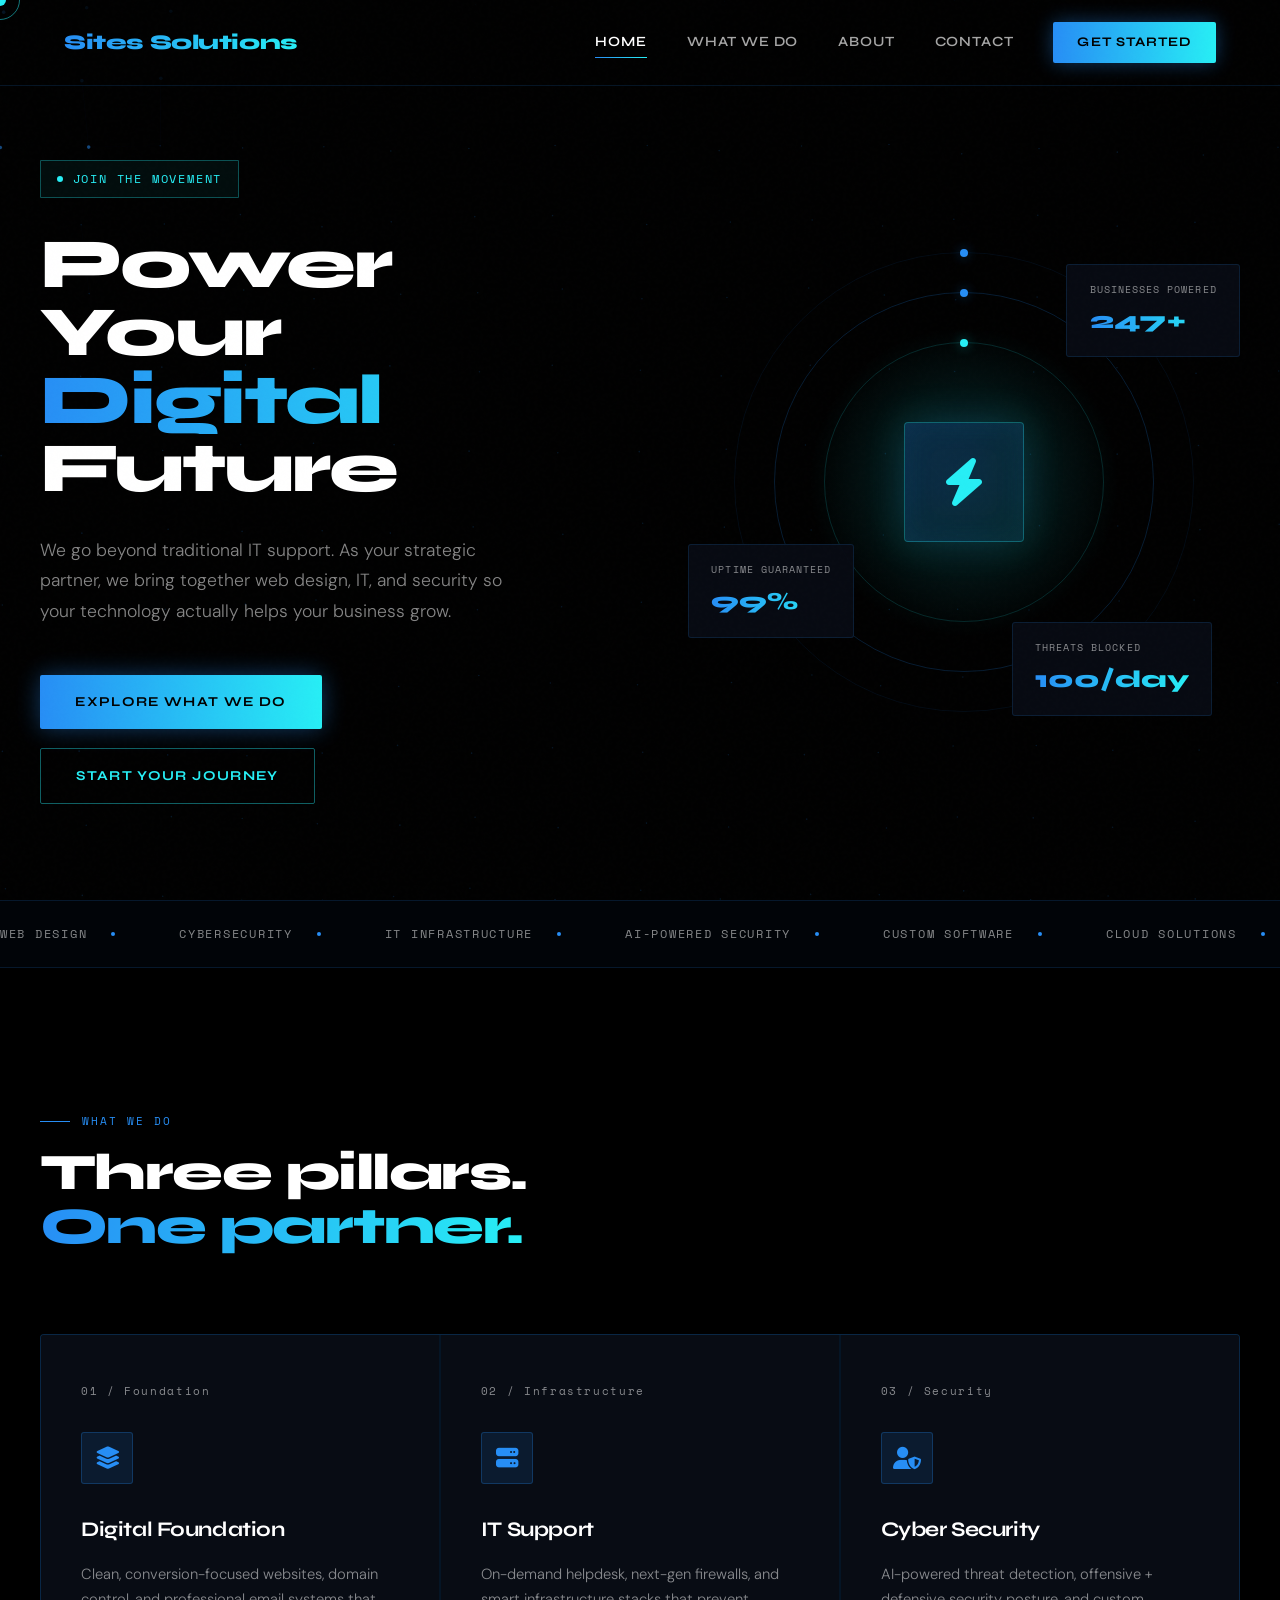
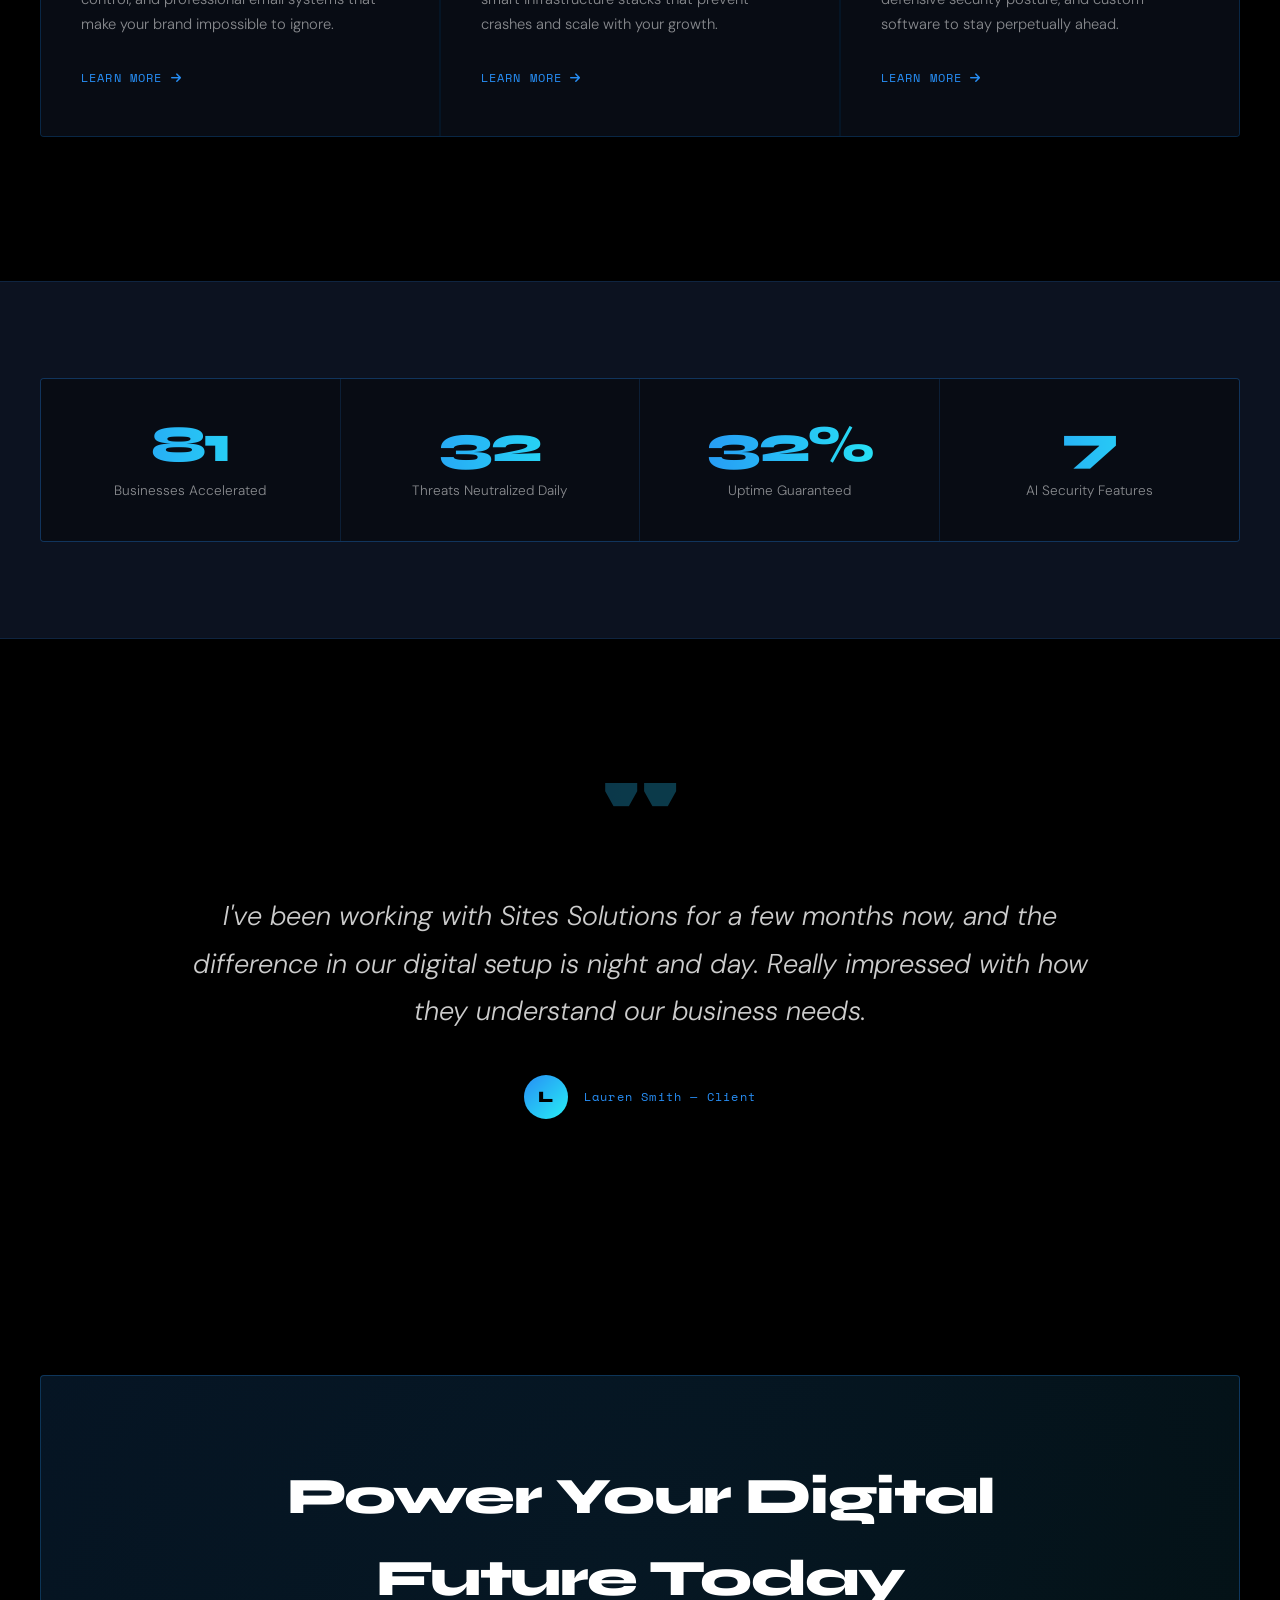
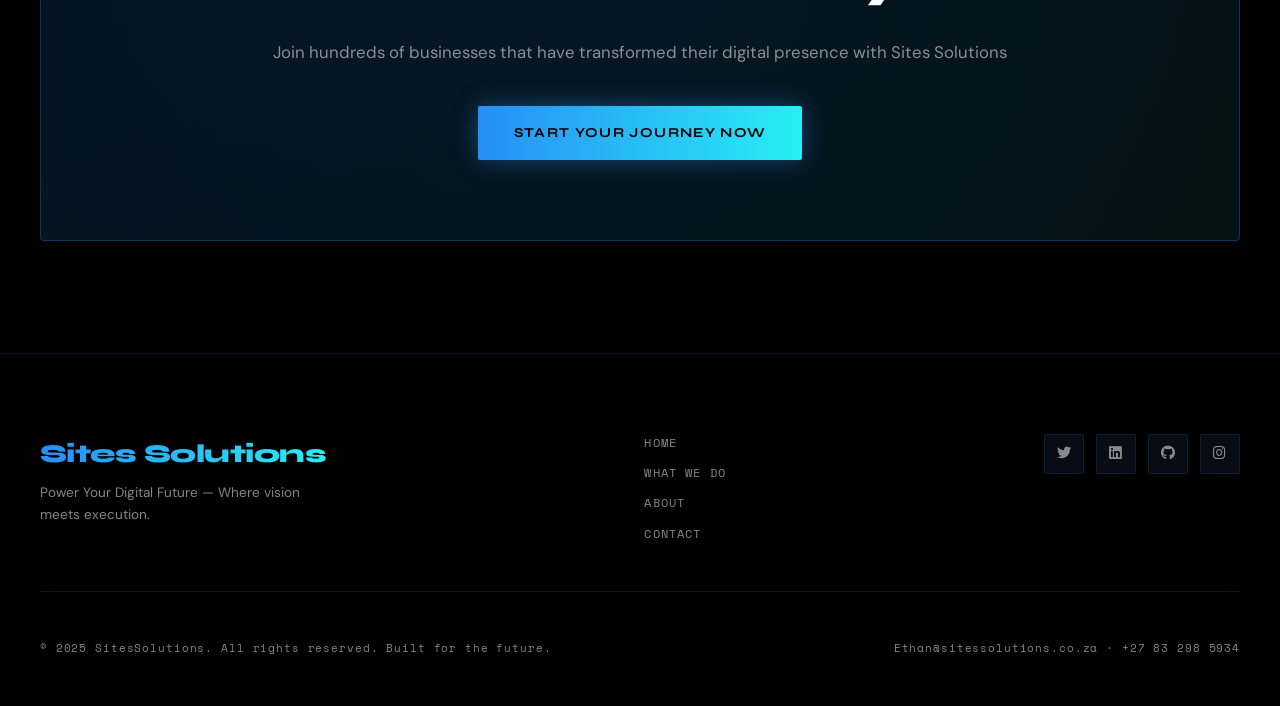
==== index.html @ 39304b58 "Add files via upload" ====
<!DOCTYPE html>
<html lang="en">
<head>
    <meta charset="UTF-8">
    <meta name="viewport" content="width=device-width, initial-scale=1.0">
    <title>Sites Solutions | Power Your Digital Future</title>
    <link rel="stylesheet" href="https://cdnjs.cloudflare.com/ajax/libs/font-awesome/6.4.0/css/all.min.css">
    <link href="https://fonts.googleapis.com/css2?family=Syne:wght@400;500;600;700;800&family=Space+Mono:wght@400;700&family=DM+Sans:ital,wght@0,300;0,400;0,500;1,300&display=swap" rel="stylesheet">
    <link rel="stylesheet" href="shared.css">
    <style>
        /* ═══ HERO */
        .hero {
            min-height: 100vh;
            display: flex;
            align-items: center;
            padding: 10rem 0 6rem;
            overflow: hidden;
        }
        .hero-inner {
            display: grid;
            grid-template-columns: 1fr 1fr;
            gap: 6rem;
            align-items: center;
        }
        .hero-eyebrow {
            display: inline-flex;
            align-items: center;
            gap: 0.6rem;
            font-family: 'Space Mono', monospace;
            font-size: 0.75rem;
            letter-spacing: 0.15em;
            text-transform: uppercase;
            color: var(--cyan);
            margin-bottom: 2rem;
            border: 1px solid rgba(39,238,245,0.3);
            padding: 0.5rem 1rem;
            border-radius: 1px;
            background: rgba(39,238,245,0.05);
        }
        .hero-eyebrow::before {
            content:'';
            width:6px; height:6px;
            background: var(--cyan);
            border-radius: 50%;
            animation: blink 1.5s ease-in-out infinite;
        }
        @keyframes blink { 0%,100%{opacity:1} 50%{opacity:0.2} }

        .hero h1 {
            font-family: 'Syne', sans-serif;
            font-size: clamp(3rem, 5.5vw, 5.5rem);
            font-weight: 800;
            line-height: 0.97;
            letter-spacing: -0.03em;
            margin-bottom: 2rem;
        }
        .hero h1 .line-2 {
            display: block;
            background: linear-gradient(90deg, var(--blue) 0%, var(--cyan) 100%);
            -webkit-background-clip: text;
            -webkit-text-fill-color: transparent;
        }
        .hero h1 .line-1, .hero h1 .line-3 { display:block; }

        .hero-desc {
            font-size: 1.1rem;
            font-weight: 300;
            line-height: 1.75;
            color: var(--text-muted);
            margin-bottom: 3rem;
            max-width: 480px;
        }
        .hero-actions { display:flex; gap:1.2rem; flex-wrap:wrap; }

        /* Hero Visual */
        .hero-visual {
            position: relative;
            height: 520px;
            display: flex;
            align-items: center;
            justify-content: center;
        }
        .hero-orb {
            position:absolute; width:320px; height:320px; border-radius:50%;
            background: radial-gradient(circle, rgba(39,142,245,0.15) 0%, rgba(39,238,245,0.08) 40%, transparent 70%);
            animation: orb-pulse 4s ease-in-out infinite;
        }
        @keyframes orb-pulse { 0%,100%{transform:scale(1);opacity:0.8} 50%{transform:scale(1.08);opacity:1} }

        .hero-ring { position:absolute; border-radius:50%; border:1px solid; animation:ring-spin linear infinite; }
        .ring-1 { width:380px;height:380px; border-color:rgba(39,142,245,0.2); animation-duration:20s; }
        .ring-2 { width:280px;height:280px; border-color:rgba(39,238,245,0.15); animation-duration:15s; animation-direction:reverse; }
        .ring-3 { width:460px;height:460px; border-color:rgba(39,142,245,0.08); animation-duration:30s; }
        @keyframes ring-spin { from{transform:rotate(0deg)} to{transform:rotate(360deg)} }
        .ring-1::before,.ring-2::before,.ring-3::before {
            content:''; position:absolute; top:-4px; left:50%;
            width:8px;height:8px; border-radius:50%; background:var(--blue);
            box-shadow:0 0 12px var(--blue-glow); transform:translateX(-50%);
        }
        .ring-2::before { background:var(--cyan); box-shadow:0 0 12px var(--cyan-glow); }

        .hero-center-icon {
            position:relative; z-index:3;
            width:120px;height:120px;
            background:linear-gradient(135deg,rgba(39,142,245,0.2),rgba(39,238,245,0.1));
            border:1px solid rgba(39,238,245,0.3);
            border-radius:4px;
            display:flex; align-items:center; justify-content:center;
            font-size:3rem; color:var(--cyan);
            box-shadow:0 0 40px rgba(39,238,245,0.2),inset 0 0 30px rgba(39,142,245,0.1);
            backdrop-filter:blur(10px);
        }
        .hero-stat-cards { position:absolute; inset:0; pointer-events:none; }
        .hcard {
            position:absolute;
            background:rgba(8,12,20,0.9);
            border:1px solid var(--border);
            border-radius:3px;
            padding:1rem 1.4rem;
            backdrop-filter:blur(20px);
            min-width:150px;
        }
        .hcard-label { font-family:'Space Mono',monospace; font-size:0.65rem; letter-spacing:0.1em; text-transform:uppercase; color:var(--text-muted); margin-bottom:0.3rem; }
        .hcard-val { font-family:'Syne',sans-serif; font-size:1.5rem; font-weight:800; background:linear-gradient(90deg,var(--blue),var(--cyan)); -webkit-background-clip:text; -webkit-text-fill-color:transparent; }
        .hcard:nth-child(1) { top:8%;right:0; animation:float-card 6s ease-in-out infinite; }
        .hcard:nth-child(2) { bottom:20%;left:0; animation:float-card 5s ease-in-out infinite 1s; }
        .hcard:nth-child(3) { bottom:5%;right:5%; animation:float-card 7s ease-in-out infinite 0.5s; }
        @keyframes float-card { 0%,100%{transform:translateY(0)} 50%{transform:translateY(-12px)} }

        /* ═══ MARQUEE */
        .marquee-section {
            padding:1.5rem 0; overflow:hidden;
            border-top:1px solid var(--border); border-bottom:1px solid var(--border);
            background:rgba(39,142,245,0.03);
        }
        .marquee-track { display:flex; gap:4rem; animation:marquee 20s linear infinite; white-space:nowrap; }
        .marquee-item {
            font-family:'Space Mono',monospace; font-size:0.72rem; letter-spacing:0.15em; text-transform:uppercase;
            color:var(--text-muted); display:flex; align-items:center; gap:1.5rem; flex-shrink:0;
        }
        .marquee-item .dot { width:4px;height:4px;border-radius:50%;background:var(--blue); }
        @keyframes marquee { from{transform:translateX(0)} to{transform:translateX(-50%)} }

        /* ═══ SERVICES PREVIEW */
        .services-preview { padding:9rem 0; }
        .services-grid {
            display:grid; grid-template-columns:repeat(3,1fr); gap:1.5px;
            background:var(--border); border:1px solid var(--border); border-radius:4px; overflow:hidden;
            margin-top:5rem;
        }
        .service-card {
            background:var(--surface); padding:3rem 2.5rem; position:relative; overflow:hidden;
            transition:background 0.4s; text-decoration:none; color:inherit; display:block;
        }
        .service-card::before {
            content:''; position:absolute; top:0;left:0;right:0; height:2px;
            background:linear-gradient(90deg,var(--blue),var(--cyan));
            transform:scaleX(0); transform-origin:left; transition:transform 0.4s ease;
        }
        .service-card::after {
            content:''; position:absolute; bottom:-100px;right:-100px;
            width:200px;height:200px; border-radius:50%;
            background:radial-gradient(circle,rgba(39,142,245,0.08) 0%,transparent 70%);
            transition:all 0.5s ease; opacity:0;
        }
        .service-card:hover { background:rgba(8,18,32,0.9); }
        .service-card:hover::before { transform:scaleX(1); }
        .service-card:hover::after { opacity:1; bottom:-50px; right:-50px; }

        .sc-num { font-family:'Space Mono',monospace; font-size:0.68rem; letter-spacing:0.15em; color:var(--text-muted); margin-bottom:2rem; }
        .sc-icon {
            width:52px;height:52px; background:var(--blue-dim); border:1px solid rgba(39,142,245,0.25);
            border-radius:3px; display:flex; align-items:center; justify-content:center;
            font-size:1.4rem; color:var(--blue); margin-bottom:1.8rem; transition:all 0.3s;
        }
        .service-card:hover .sc-icon { background:rgba(39,238,245,0.1); border-color:rgba(39,238,245,0.4); color:var(--cyan); box-shadow:0 0 20px rgba(39,238,245,0.15); }
        .sc-title { font-family:'Syne',sans-serif; font-size:1.3rem; font-weight:700; letter-spacing:-0.02em; margin-bottom:1rem; color:var(--white); }
        .sc-desc { font-size:0.92rem; font-weight:300; line-height:1.7; color:var(--text-muted); margin-bottom:2rem; }
        .sc-link { font-family:'Space Mono',monospace; font-size:0.72rem; letter-spacing:0.1em; text-transform:uppercase; color:var(--blue); display:flex; align-items:center; gap:0.5rem; transition:color 0.3s,gap 0.3s; }
        .service-card:hover .sc-link { color:var(--cyan); gap:0.85rem; }

        /* ═══ STATS BAR */
        .stats-bar { padding:6rem 0; background:var(--surface-2); border-top:1px solid var(--border); border-bottom:1px solid var(--border); }
        .stats-row { display:grid; grid-template-columns:repeat(4,1fr); gap:0; background:var(--border); border:1px solid var(--border); border-radius:4px; overflow:hidden; }
        .stat-item { background:var(--surface); padding:2.5rem 2rem; text-align:center; border-right:1px solid var(--border); transition:background 0.3s; }
        .stat-item:last-child { border-right:none; }
        .stat-item:hover { background:rgba(10,18,32,0.9); }
        .stat-num { font-family:'Syne',sans-serif; font-size:3.2rem; font-weight:800; letter-spacing:-0.04em; background:linear-gradient(90deg,var(--blue),var(--cyan)); -webkit-background-clip:text; -webkit-text-fill-color:transparent; line-height:1; margin-bottom:0.6rem; }
        .stat-lbl { font-size:0.85rem; color:var(--text-muted); font-weight:300; }

        /* ═══ TESTIMONIAL */
        .testimonial { padding:9rem 0; }
        .testimonial-inner { max-width:900px; margin:0 auto; text-align:center; }
        .t-quote-mark { font-family:'Syne',sans-serif; font-size:8rem; font-weight:800; line-height:0.6; background:linear-gradient(90deg,var(--blue),var(--cyan)); -webkit-background-clip:text; -webkit-text-fill-color:transparent; opacity:0.3; margin-bottom:2rem; display:block; }
        .t-text { font-family:'DM Sans',sans-serif; font-size:clamp(1.2rem,2.5vw,1.7rem); font-weight:300; font-style:italic; line-height:1.75; color:rgba(255,255,255,0.8); margin-bottom:2.5rem; }
        .t-author { display:inline-flex; align-items:center; gap:1rem; }
        .t-avatar { width:44px;height:44px; border-radius:50%; background:linear-gradient(135deg,var(--blue),var(--cyan)); display:flex; align-items:center; justify-content:center; font-family:'Syne',sans-serif; font-weight:800; color:var(--black); font-size:1rem; }
        .t-name { font-family:'Space Mono',monospace; font-size:0.75rem; letter-spacing:0.1em; color:var(--blue); }

        /* ═══ CTA BANNER */
        .cta-banner { padding:7rem 0; }
        .cta-inner {
            background:linear-gradient(135deg,rgba(39,142,245,0.12) 0%,rgba(39,238,245,0.06) 100%);
            border:1px solid rgba(39,142,245,0.3); border-radius:4px;
            padding:5rem 4rem; text-align:center; position:relative; overflow:hidden;
        }
        .cta-inner::before {
            content:''; position:absolute; top:-100%;left:-100%; width:300%;height:300%;
            background:radial-gradient(circle at center,rgba(39,142,245,0.06) 0%,transparent 60%);
            animation:cta-glow 8s ease-in-out infinite;
        }
        @keyframes cta-glow { 0%,100%{transform:translate(0,0)} 25%{transform:translate(20%,10%)} 50%{transform:translate(-10%,20%)} 75%{transform:translate(10%,-10%)} }
        .cta-inner h2 { font-family:'Syne',sans-serif; font-size:clamp(2rem,4vw,3.5rem); font-weight:800; letter-spacing:-0.03em; margin-bottom:1.2rem; position:relative; z-index:1; }
        .cta-inner p { font-size:1.05rem; color:var(--text-muted); margin-bottom:2.5rem; position:relative; z-index:1; }
        .cta-inner .btn-primary { position:relative; z-index:1; }

        @media(max-width:1100px) {
            .hero-inner,.services-grid { grid-template-columns:1fr; }
            .hero-visual { display:none; }
            .stats-row { grid-template-columns:1fr 1fr; }
            .stat-item:nth-child(2) { border-right:none; }
            .stat-item:nth-child(1),.stat-item:nth-child(2) { border-bottom:1px solid var(--border); }
        }
        @media(max-width:768px) {
            .stats-row { grid-template-columns:1fr 1fr; }
            .cta-inner { padding:3.5rem 2rem; }
        }
        @media(max-width:576px) {
            .stats-row { grid-template-columns:1fr; }
            .stat-item { border-right:none !important; border-bottom:1px solid var(--border); }
            .stat-item:last-child { border-bottom:none; }
        }
    </style>
</head>
<body>
<div id="cursor"></div>
<div id="cursor-ring"></div>
<canvas id="bg-canvas"></canvas>

<!-- HEADER -->
<header id="header">
    <a href="index.html" class="logo">
        <img src="LogoFinal.png" alt="Sites Solutions" class="logo-img" onerror="this.style.display='none'">
        <span class="logo-wordmark">Sites Solutions</span>
    </a>
    <nav id="nav">
        <a href="index.html" class="nav-active">Home</a>
        <a href="what-we-do.html">What We Do</a>
        <a href="about.html">About</a>
        <a href="contact.html">Contact</a>
        <a href="contact.html" class="nav-cta">Get Started</a>
    </nav>
    <button class="menu-toggle" id="menuToggle"><span></span><span></span><span></span></button>
</header>

<!-- HERO -->
<section class="hero">
    <div class="container">
        <div class="hero-inner">
            <div class="reveal">
                <div class="hero-eyebrow">Join The Movement</div>
                <h1>
                    <span class="line-1">Power Your</span>
                    <span class="line-2">Digital</span>
                    <span class="line-3">Future</span>
                </h1>
                <p class="hero-desc">We go beyond traditional IT support. As your strategic partner, we bring together web design, IT, and security so your technology actually helps your business grow.</p>
                <div class="hero-actions">
                    <a href="what-we-do.html" class="btn-primary"><span>Explore What We Do</span></a>
                    <a href="contact.html" class="btn-ghost">Start Your Journey</a>
                </div>
            </div>
            <div class="hero-visual reveal reveal-delay-2">
                <div class="hero-orb"></div>
                <div class="hero-ring ring-1"></div>
                <div class="hero-ring ring-2"></div>
                <div class="hero-ring ring-3"></div>
                <div class="hero-center-icon"><i class="fas fa-bolt"></i></div>
                <div class="hero-stat-cards">
                    <div class="hcard"><div class="hcard-label">Businesses Powered</div><div class="hcard-val">247+</div></div>
                    <div class="hcard"><div class="hcard-label">Uptime Guaranteed</div><div class="hcard-val">99%</div></div>
                    <div class="hcard"><div class="hcard-label">Threats Blocked</div><div class="hcard-val">100/day</div></div>
                </div>
            </div>
        </div>
    </div>
</section>

<!-- MARQUEE -->
<div class="marquee-section">
    <div class="marquee-track">
        <div class="marquee-item"><span>Web Design</span><div class="dot"></div></div>
        <div class="marquee-item"><span>Cybersecurity</span><div class="dot"></div></div>
        <div class="marquee-item"><span>IT Infrastructure</span><div class="dot"></div></div>
        <div class="marquee-item"><span>AI-Powered Security</span><div class="dot"></div></div>
        <div class="marquee-item"><span>Custom Software</span><div class="dot"></div></div>
        <div class="marquee-item"><span>Cloud Solutions</span><div class="dot"></div></div>
        <div class="marquee-item"><span>24/7 Support</span><div class="dot"></div></div>
        <div class="marquee-item"><span>Web Design</span><div class="dot"></div></div>
        <div class="marquee-item"><span>Cybersecurity</span><div class="dot"></div></div>
        <div class="marquee-item"><span>IT Infrastructure</span><div class="dot"></div></div>
        <div class="marquee-item"><span>AI-Powered Security</span><div class="dot"></div></div>
        <div class="marquee-item"><span>Custom Software</span><div class="dot"></div></div>
        <div class="marquee-item"><span>Cloud Solutions</span><div class="dot"></div></div>
        <div class="marquee-item"><span>24/7 Support</span><div class="dot"></div></div>
    </div>
</div>

<!-- SERVICES PREVIEW -->
<section class="services-preview">
    <div class="container">
        <div class="reveal">
            <div class="section-tag">What We Do</div>
            <h2 class="section-title">Three pillars.<br><span class="accent">One partner.</span></h2>
        </div>
        <div class="services-grid reveal reveal-delay-1">
            <a href="what-we-do.html#foundation" class="service-card">
                <div class="sc-num">01 / Foundation</div>
                <div class="sc-icon"><i class="fas fa-layer-group"></i></div>
                <h3 class="sc-title">Digital Foundation</h3>
                <p class="sc-desc">Clean, conversion-focused websites, domain control, and professional email systems that make your brand impossible to ignore.</p>
                <span class="sc-link">Learn More <i class="fas fa-arrow-right"></i></span>
            </a>
            <a href="what-we-do.html#infrastructure" class="service-card">
                <div class="sc-num">02 / Infrastructure</div>
                <div class="sc-icon"><i class="fas fa-server"></i></div>
                <h3 class="sc-title">IT Support</h3>
                <p class="sc-desc">On-demand helpdesk, next-gen firewalls, and smart infrastructure stacks that prevent crashes and scale with your growth.</p>
                <span class="sc-link">Learn More <i class="fas fa-arrow-right"></i></span>
            </a>
            <a href="what-we-do.html#security" class="service-card">
                <div class="sc-num">03 / Security</div>
                <div class="sc-icon"><i class="fas fa-user-shield"></i></div>
                <h3 class="sc-title">Cyber Security</h3>
                <p class="sc-desc">AI-powered threat detection, offensive + defensive security posture, and custom software to stay perpetually ahead.</p>
                <span class="sc-link">Learn More <i class="fas fa-arrow-right"></i></span>
            </a>
        </div>
    </div>
</section>

<!-- STATS BAR -->
<div class="stats-bar">
    <div class="container">
        <div class="stats-row reveal">
            <div class="stat-item">
                <div class="stat-num" data-target="247">0</div>
                <div class="stat-lbl">Businesses Accelerated</div>
            </div>
            <div class="stat-item">
                <div class="stat-num" data-target="100">0</div>
                <div class="stat-lbl">Threats Neutralized Daily</div>
            </div>
            <div class="stat-item">
                <div class="stat-num" data-target="99" data-suffix="%">0</div>
                <div class="stat-lbl">Uptime Guaranteed</div>
            </div>
            <div class="stat-item">
                <div class="stat-num" data-target="24">0</div>
                <div class="stat-lbl">AI Security Features</div>
            </div>
        </div>
    </div>
</div>

<!-- TESTIMONIAL -->
<section class="testimonial">
    <div class="container">
        <div class="testimonial-inner reveal">
            <span class="t-quote-mark">"</span>
            <p class="t-text">I've been working with Sites Solutions for a few months now, and the difference in our digital setup is night and day. Really impressed with how they understand our business needs.</p>
            <div class="t-author">
                <div class="t-avatar">L</div>
                <span class="t-name">Lauren Smith — Client</span>
            </div>
        </div>
    </div>
</section>

<!-- CTA BANNER -->
<div class="cta-banner">
    <div class="container">
        <div class="cta-inner reveal">
            <h2>Power Your Digital<br><span class="accent">Future Today</span></h2>
            <p>Join hundreds of businesses that have transformed their digital presence with Sites Solutions</p>
            <a href="contact.html" class="btn-primary"><span>Start Your Journey Now</span></a>
        </div>
    </div>
</div>

<!-- FOOTER -->
<footer>
    <div class="container">
        <div class="footer-top">
            <div>
                <div class="footer-logo-text">Sites Solutions</div>
                <div class="footer-tagline">Power Your Digital Future — Where vision meets execution.</div>
            </div>
            <div class="footer-nav-links">
                <a href="index.html">Home</a>
                <a href="what-we-do.html">What We Do</a>
                <a href="about.html">About</a>
                <a href="contact.html">Contact</a>
            </div>
            <div class="social-row">
                <a href="#" class="social-btn"><i class="fab fa-twitter"></i></a>
                <a href="#" class="social-btn"><i class="fab fa-linkedin"></i></a>
                <a href="#" class="social-btn"><i class="fab fa-github"></i></a>
                <a href="#" class="social-btn"><i class="fab fa-instagram"></i></a>
            </div>
        </div>
        <div class="footer-bottom">
            <span class="footer-copy">© 2025 SitesSolutions. All rights reserved. Built for the future.</span>
            <span class="footer-copy">Ethan@sitessolutions.co.za · +27 83 298 5934</span>
        </div>
    </div>
</footer>

<script src="shared.js"></script>
</body>
</html>
---- shared.css ----
/* ═══════════════════════════════════════════════════════
   SHARED.CSS — Sites Solutions Design System
   Colors: #278EF5 blue · #27EEF5 cyan · #000 · #FFF
═══════════════════════════════════════════════════════ */

:root {
    --blue: #278EF5;
    --cyan: #27EEF5;
    --white: #FFFFFF;
    --black: #000000;
    --blue-dim: rgba(39,142,245,0.12);
    --cyan-dim: rgba(39,238,245,0.10);
    --blue-glow: rgba(39,142,245,0.4);
    --cyan-glow: rgba(39,238,245,0.4);
    --surface: #080c14;
    --surface-2: #0c1220;
    --border: rgba(39,142,245,0.15);
    --text-muted: rgba(255,255,255,0.52);
}

*, *::before, *::after { margin:0; padding:0; box-sizing:border-box; }
html { scroll-behavior:smooth; scroll-padding-top:90px; }

body {
    background: var(--black);
    color: var(--white);
    font-family: 'DM Sans', sans-serif;
    overflow-x: hidden;
    cursor: none;
    line-height: 1.6;
}

/* ═══ NOISE OVERLAY */
body::before {
    content:'';
    position:fixed; inset:0;
    background-image:url("data:image/svg+xml,%3Csvg viewBox='0 0 256 256' xmlns='http://www.w3.org/2000/svg'%3E%3Cfilter id='noise'%3E%3CfeTurbulence type='fractalNoise' baseFrequency='0.9' numOctaves='4' stitchTiles='stitch'/%3E%3C/filter%3E%3Crect width='100%25' height='100%25' filter='url(%23noise)' opacity='0.04'/%3E%3C/svg%3E");
    pointer-events:none; z-index:9999; opacity:0.3;
}

/* ═══ CURSOR */
#cursor {
    position:fixed; width:12px; height:12px; background:var(--cyan);
    border-radius:50%; pointer-events:none; z-index:99999;
    transform:translate(-50%,-50%);
    transition:width 0.2s,height 0.2s;
    mix-blend-mode:difference;
}
#cursor-ring {
    position:fixed; width:40px; height:40px;
    border:1.5px solid rgba(39,238,245,0.5); border-radius:50%;
    pointer-events:none; z-index:99998;
    transform:translate(-50%,-50%);
    transition:all 0.12s ease-out;
}

/* ═══ CANVAS */
#bg-canvas { position:fixed; inset:0; z-index:0; pointer-events:none; }

/* ═══ LAYOUT */
.container { max-width:1320px; margin:0 auto; padding:0 2.5rem; position:relative; z-index:2; }
section { position:relative; z-index:2; }

/* ═══ HEADER */
header {
    position:fixed; top:0; left:0; width:100%; z-index:1000;
    padding:1.4rem 5%;
    display:flex; align-items:center; justify-content:space-between;
    background:rgba(0,0,0,0.55); backdrop-filter:blur(24px) saturate(180%);
    border-bottom:1px solid var(--border);
    transition:all 0.4s ease;
}
header.scrolled { background:rgba(0,0,0,0.88); padding:1rem 5%; }

.logo { display:flex; align-items:center; text-decoration:none; gap:0.75rem; }
.logo-img { height:44px; width:auto; transition:opacity 0.3s; }
.logo:hover .logo-img { opacity:0.8; }
.logo-wordmark {
    font-family:'Syne',sans-serif; font-weight:800; font-size:1.3rem;
    background:linear-gradient(90deg,var(--blue),var(--cyan));
    -webkit-background-clip:text; -webkit-text-fill-color:transparent;
    letter-spacing:-0.02em;
}

nav { display:flex; align-items:center; gap:2.5rem; }
nav a {
    font-family:'Syne',sans-serif; font-size:0.88rem; font-weight:600;
    letter-spacing:0.06em; text-transform:uppercase;
    color:rgba(255,255,255,0.65); text-decoration:none;
    transition:color 0.3s; position:relative;
}
nav a::after {
    content:''; position:absolute; bottom:-4px; left:0;
    width:0; height:1px;
    background:linear-gradient(90deg,var(--blue),var(--cyan));
    transition:width 0.3s ease;
}
nav a:hover { color:var(--white); }
nav a:hover::after { width:100%; }
nav a.nav-active { color:var(--white); }
nav a.nav-active::after { width:100%; }

.nav-cta {
    font-family:'Syne',sans-serif !important;
    font-size:0.82rem !important; font-weight:700 !important;
    letter-spacing:0.08em; text-transform:uppercase;
    color:var(--black) !important;
    background:linear-gradient(90deg,var(--blue),var(--cyan));
    padding:0.6rem 1.5rem; border-radius:2px; text-decoration:none;
    transition:all 0.3s ease; box-shadow:0 0 20px var(--blue-glow);
}
.nav-cta::after { display:none !important; }
.nav-cta:hover { box-shadow:0 0 35px var(--cyan-glow); transform:translateY(-1px); color:var(--black) !important; }

.menu-toggle {
    display:none; flex-direction:column; gap:5px;
    background:none; border:none; cursor:none; padding:4px;
}
.menu-toggle span { display:block; width:24px; height:2px; background:var(--white); transition:all 0.3s; transform-origin:center; }

/* ═══ BUTTONS */
.btn-primary {
    font-family:'Syne',sans-serif; font-size:0.85rem; font-weight:700;
    letter-spacing:0.1em; text-transform:uppercase; text-decoration:none;
    color:var(--black); background:linear-gradient(90deg,var(--blue),var(--cyan));
    padding:1rem 2.2rem; border-radius:2px; transition:all 0.3s;
    box-shadow:0 0 25px var(--blue-glow); position:relative; overflow:hidden;
    display:inline-flex; align-items:center; justify-content:center;
    border:none; cursor:none;
}
.btn-primary::after { content:''; position:absolute; inset:0; background:linear-gradient(90deg,var(--cyan),var(--blue)); opacity:0; transition:opacity 0.3s; }
.btn-primary:hover { box-shadow:0 0 50px var(--cyan-glow); transform:translateY(-2px); }
.btn-primary:hover::after { opacity:1; }
.btn-primary span { position:relative; z-index:1; }

.btn-ghost {
    font-family:'Syne',sans-serif; font-size:0.85rem; font-weight:700;
    letter-spacing:0.1em; text-transform:uppercase; text-decoration:none;
    color:var(--cyan); border:1px solid rgba(39,238,245,0.4);
    padding:1rem 2.2rem; border-radius:2px; transition:all 0.3s;
    background:transparent; cursor:none;
    display:inline-flex; align-items:center; justify-content:center;
}
.btn-ghost:hover { background:rgba(39,238,245,0.08); border-color:var(--cyan); box-shadow:0 0 25px rgba(39,238,245,0.15); }

/* ═══ SECTION COMMONS */
.section-tag {
    font-family:'Space Mono',monospace; font-size:0.7rem; letter-spacing:0.18em;
    text-transform:uppercase; color:var(--blue); margin-bottom:1rem;
    display:flex; align-items:center; gap:0.75rem;
}
.section-tag::before { content:''; width:30px; height:1px; background:var(--blue); }

.section-title {
    font-family:'Syne',sans-serif; font-size:clamp(2.2rem,4vw,3.8rem);
    font-weight:800; letter-spacing:-0.03em; line-height:1.05; margin-bottom:1.5rem;
}
.section-title .accent {
    background:linear-gradient(90deg,var(--blue),var(--cyan));
    -webkit-background-clip:text; -webkit-text-fill-color:transparent;
}

.section-sub { font-size:1.05rem; font-weight:300; color:var(--text-muted); max-width:600px; line-height:1.75; }

/* ═══ SCROLL REVEAL */
.reveal { opacity:0; transform:translateY(28px); transition:opacity 0.75s cubic-bezier(0.16,1,0.3,1),transform 0.75s cubic-bezier(0.16,1,0.3,1); }
.reveal.visible { opacity:1; transform:translateY(0); }
.reveal-delay-1 { transition-delay:0.12s; }
.reveal-delay-2 { transition-delay:0.24s; }
.reveal-delay-3 { transition-delay:0.36s; }

/* ═══ FOOTER */
footer { padding:5rem 0 3rem; border-top:1px solid var(--border); position:relative; z-index:2; background:var(--black); }
.footer-top {
    display:flex; justify-content:space-between; align-items:flex-start; gap:3rem;
    margin-bottom:3rem; padding-bottom:3rem; border-bottom:1px solid var(--border); flex-wrap:wrap;
}
.footer-logo-text {
    font-family:'Syne',sans-serif; font-size:1.6rem; font-weight:800;
    background:linear-gradient(90deg,var(--blue),var(--cyan));
    -webkit-background-clip:text; -webkit-text-fill-color:transparent;
    letter-spacing:-0.02em; margin-bottom:0.5rem;
}
.footer-tagline { font-size:0.85rem; color:var(--text-muted); max-width:280px; line-height:1.6; }
.footer-nav-links { display:flex; flex-direction:column; gap:0.75rem; }
.footer-nav-links a {
    font-family:'Space Mono',monospace; font-size:0.72rem; letter-spacing:0.1em;
    text-transform:uppercase; color:var(--text-muted); text-decoration:none; transition:color 0.3s;
}
.footer-nav-links a:hover { color:var(--blue); }
.social-row { display:flex; gap:0.75rem; flex-wrap:wrap; }
.social-btn {
    width:40px; height:40px; background:var(--surface); border:1px solid var(--border);
    border-radius:2px; display:flex; align-items:center; justify-content:center;
    color:var(--text-muted); font-size:0.9rem; text-decoration:none; transition:all 0.3s;
}
.social-btn:hover { background:var(--blue-dim); border-color:rgba(39,142,245,0.5); color:var(--blue); }
.footer-bottom { display:flex; justify-content:space-between; align-items:center; flex-wrap:wrap; gap:1rem; }
.footer-copy { font-family:'Space Mono',monospace; font-size:0.68rem; letter-spacing:0.08em; color:var(--text-muted); }

/* ═══ RESPONSIVE */
@media(max-width:992px) {
    .footer-top { gap:2.5rem; }
    .footer-bottom { flex-direction:column; text-align:center; gap:0.5rem; }
}
@media(max-width:768px) {
    nav {
        display:none; position:fixed; top:0; right:0; width:75%; height:100vh;
        background:rgba(0,0,0,0.97); backdrop-filter:blur(20px);
        flex-direction:column; justify-content:center; align-items:flex-start;
        gap:2rem; z-index:999; border-left:1px solid var(--border); padding:3rem 2.5rem;
    }
    nav.open { display:flex; }
    .menu-toggle { display:flex; z-index:1001; }
    .container { padding:0 1.5rem; }
}
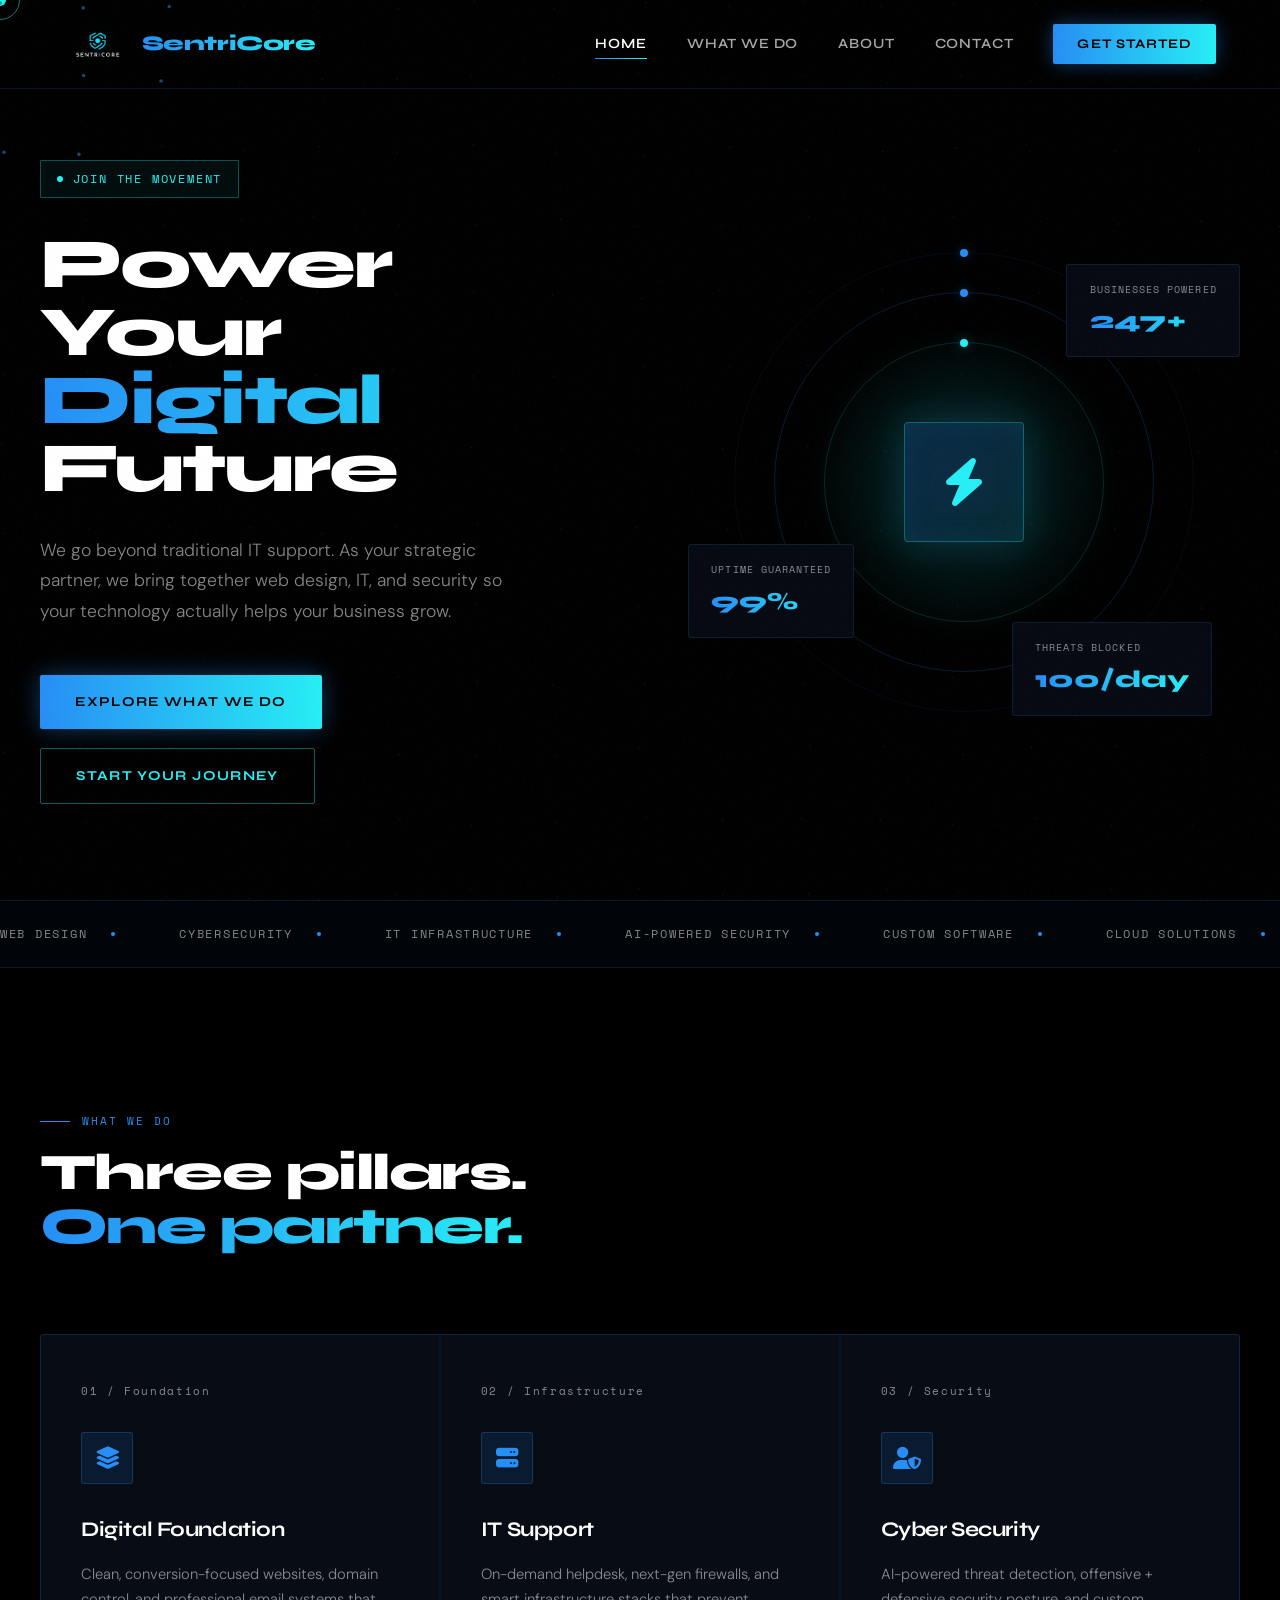
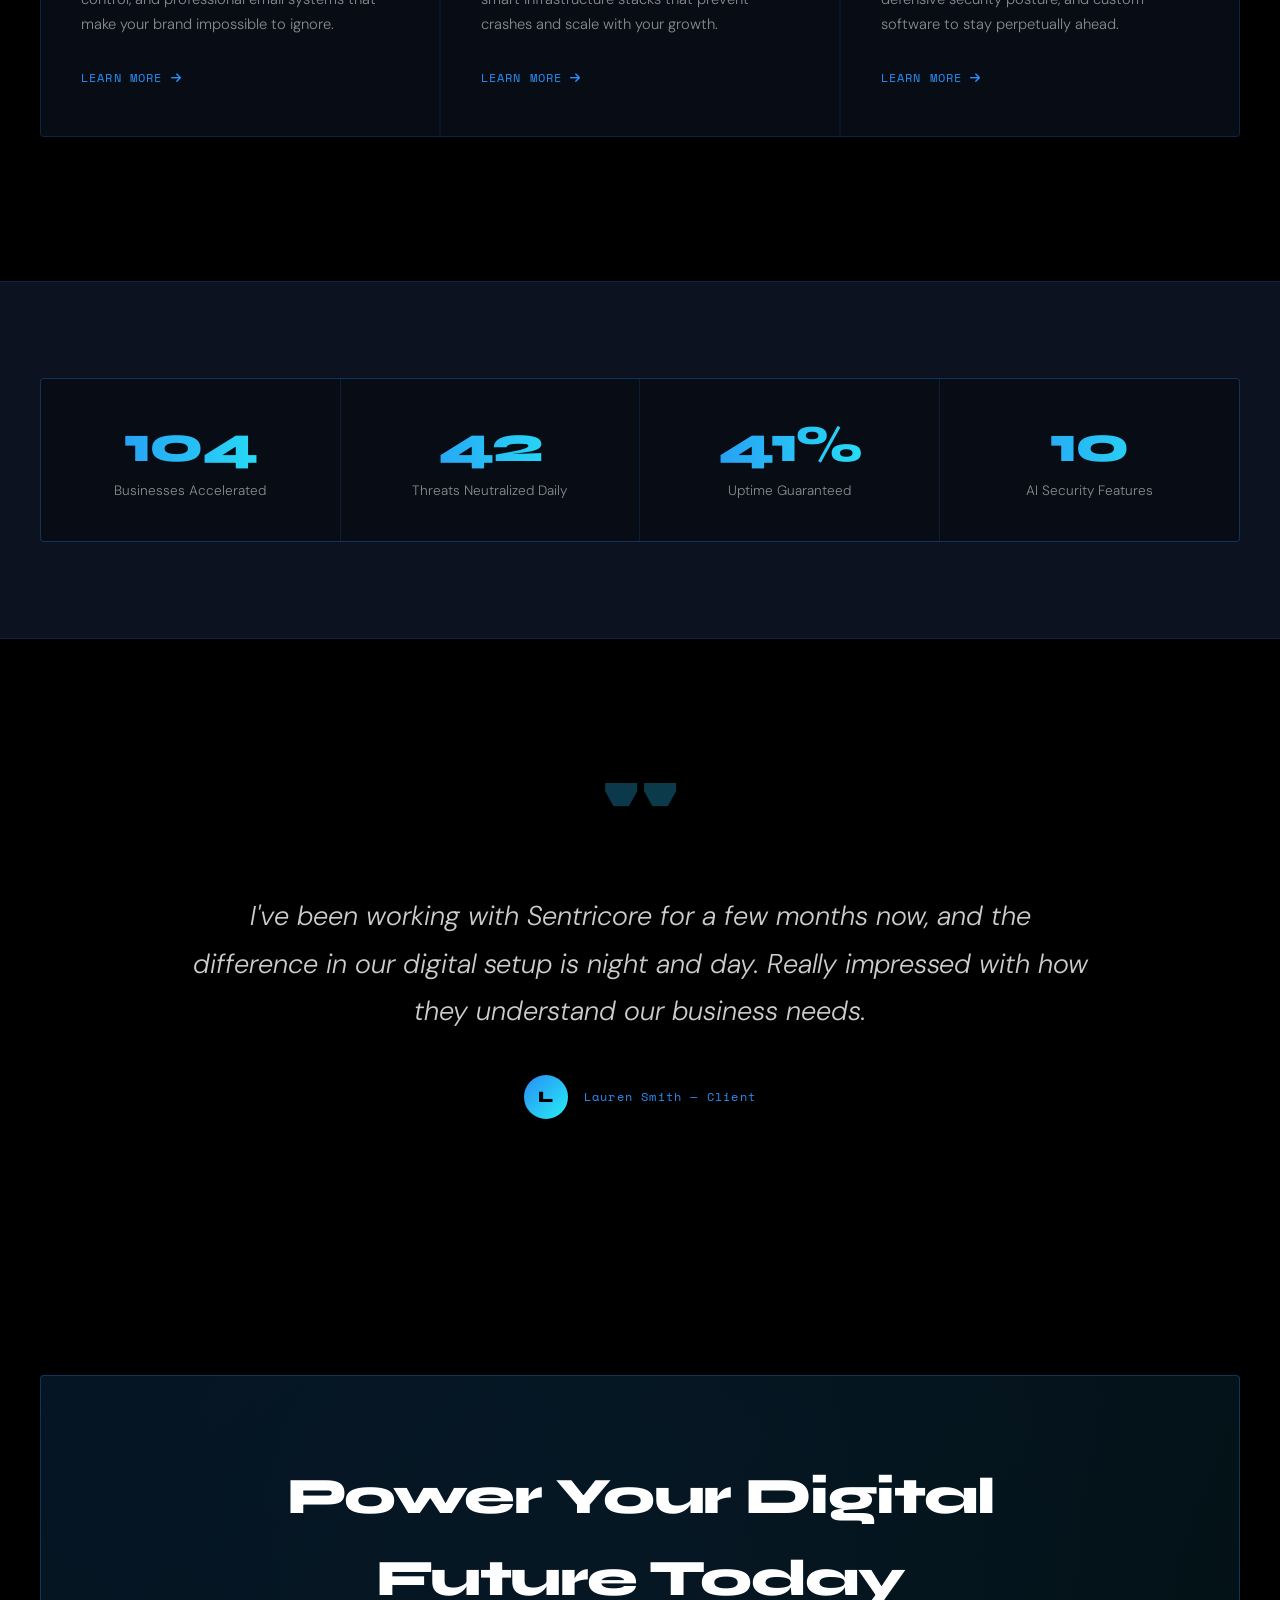
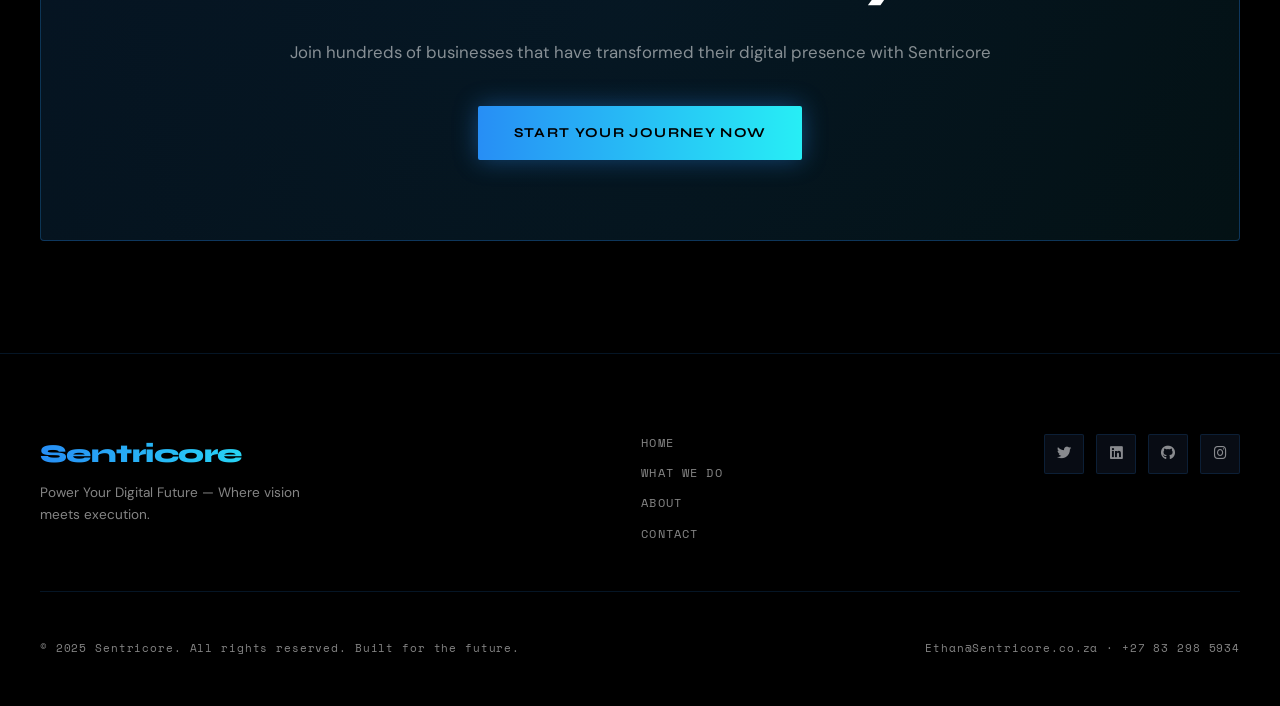
==== commit 22d07b3b: "Add files via upload" ====
--- a/index.html
+++ b/index.html
@@ -3,7 +3,7 @@
 <head>
     <meta charset="UTF-8">
     <meta name="viewport" content="width=device-width, initial-scale=1.0">
-    <title>Sites Solutions | Power Your Digital Future</title>
+    <title>Sentricore | Power Your Digital Future</title>
     <link rel="stylesheet" href="https://cdnjs.cloudflare.com/ajax/libs/font-awesome/6.4.0/css/all.min.css">
     <link href="https://fonts.googleapis.com/css2?family=Syne:wght@400;500;600;700;800&family=Space+Mono:wght@400;700&family=DM+Sans:ital,wght@0,300;0,400;0,500;1,300&display=swap" rel="stylesheet">
     <link rel="stylesheet" href="shared.css">
@@ -240,9 +240,9 @@
 <!-- HEADER -->
 <header id="header">
     <a href="index.html" class="logo">
-        <img src="LogoFinal.png" alt="Sites Solutions" class="logo-img" onerror="this.style.display='none'">
-        <span class="logo-wordmark">Sites Solutions</span>
-    </a>
+    <img src="SentriCore-Logo-No-BG.png" alt="SentriCore" class="logo-img">
+    <span class="logo-wordmark">SentriCore</span>
+</a>
     <nav id="nav">
         <a href="index.html" class="nav-active">Home</a>
         <a href="what-we-do.html">What We Do</a>
@@ -368,7 +368,7 @@
     <div class="container">
         <div class="testimonial-inner reveal">
             <span class="t-quote-mark">"</span>
-            <p class="t-text">I've been working with Sites Solutions for a few months now, and the difference in our digital setup is night and day. Really impressed with how they understand our business needs.</p>
+            <p class="t-text">I've been working with Sentricore for a few months now, and the difference in our digital setup is night and day. Really impressed with how they understand our business needs.</p>
             <div class="t-author">
                 <div class="t-avatar">L</div>
                 <span class="t-name">Lauren Smith — Client</span>
@@ -382,7 +382,7 @@
     <div class="container">
         <div class="cta-inner reveal">
             <h2>Power Your Digital<br><span class="accent">Future Today</span></h2>
-            <p>Join hundreds of businesses that have transformed their digital presence with Sites Solutions</p>
+            <p>Join hundreds of businesses that have transformed their digital presence with Sentricore</p>
             <a href="contact.html" class="btn-primary"><span>Start Your Journey Now</span></a>
         </div>
     </div>
@@ -393,7 +393,7 @@
     <div class="container">
         <div class="footer-top">
             <div>
-                <div class="footer-logo-text">Sites Solutions</div>
+                <div class="footer-logo-text">Sentricore</div>
                 <div class="footer-tagline">Power Your Digital Future — Where vision meets execution.</div>
             </div>
             <div class="footer-nav-links">
@@ -410,8 +410,8 @@
             </div>
         </div>
         <div class="footer-bottom">
-            <span class="footer-copy">© 2025 SitesSolutions. All rights reserved. Built for the future.</span>
-            <span class="footer-copy">Ethan@sitessolutions.co.za · +27 83 298 5934</span>
+            <span class="footer-copy">© 2025 Sentricore. All rights reserved. Built for the future.</span>
+            <span class="footer-copy">Ethan@Sentricore.co.za · +27 83 298 5934</span>
         </div>
     </div>
 </footer>
--- a/shared.css
+++ b/shared.css
@@ -61,7 +61,7 @@
 .container { max-width:1320px; margin:0 auto; padding:0 2.5rem; position:relative; z-index:2; }
 section { position:relative; z-index:2; }
 
-/* ═══ HEADER */
+/* ═══ HEADER (Updated for SentriCore Branding) */
 header {
     position:fixed; top:0; left:0; width:100%; z-index:1000;
     padding:1.4rem 5%;
@@ -70,7 +70,46 @@
     border-bottom:1px solid var(--border);
     transition:all 0.4s ease;
 }
-header.scrolled { background:rgba(0,0,0,0.88); padding:1rem 5%; }
+
+/* Updated Logo Container */
+.logo { 
+    display:flex; 
+    align-items:center; 
+    text-decoration:none; 
+    gap:0.85rem; /* Slightly wider gap for the new logo */
+}
+
+/* Updated Logo Image */
+.logo-img { 
+    height: 42px; /* Balanced height for your header padding */
+    width: auto; 
+    transition: all 0.3s ease;
+    /* This adds a very subtle cyan glow to the logo itself */
+    filter: drop-shadow(0 0 10px rgba(39, 238, 245, 0.15));
+}
+
+.logo:hover .logo-img { 
+    opacity: 1; 
+    transform: scale(1.04); /* Makes the logo "pop" on hover */
+    filter: drop-shadow(0 0 15px var(--cyan-glow)); 
+}
+
+.logo-wordmark {
+    font-family:'Syne',sans-serif; font-weight:800; font-size:1.35rem;
+    background:linear-gradient(90deg,var(--blue),var(--cyan));
+    -webkit-background-clip:text; -webkit-text-fill-color:transparent;
+    letter-spacing:-0.02em;
+}
+
+/* Header state when scrolled (Controlled by Step 3 JS) */
+header.scrolled { 
+    background:rgba(0,0,0,0.88); 
+    padding:0.9rem 5%; /* Thinner header on scroll */
+}
+
+header.scrolled .logo-img {
+    height: 34px; /* Shrinks logo slightly when scrolling */
+}
 
 .logo { display:flex; align-items:center; text-decoration:none; gap:0.75rem; }
 .logo-img { height:44px; width:auto; transition:opacity 0.3s; }
